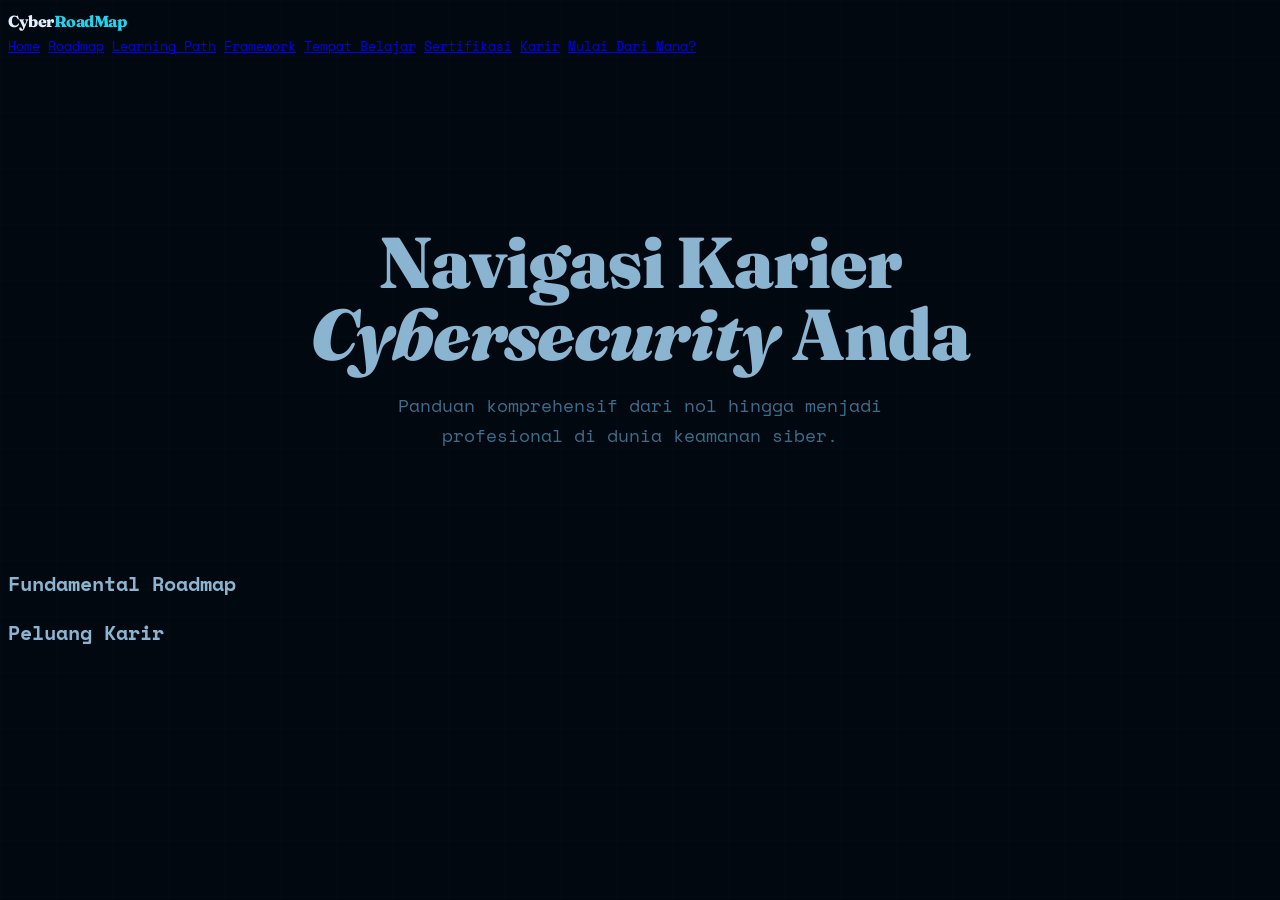
==== index.html @ 65306ebe "Update index.html" ====
<!DOCTYPE html>
<html lang="id">
<head>
    <meta charset="UTF-8">
    <meta name="viewport" content="width=device-width, initial-scale=1.0">
    <title>CyberRoadMap — From Zero to Professional</title>
    <link href="https://fonts.googleapis.com/css2?family=Space+Mono:ital,wght@0,400;0,700;1,400&family=Fraunces:ital,wght@0,300;0,600;0,900;1,300&display=swap" rel="stylesheet">
    <link rel="stylesheet" href="style.css">
</head>
<body>
    <div class="header">
        <div class="nav-container">
            <div class="logo">Cyber<span>RoadMap</span></div>
            <div class="nav-links">
                <a href="#home">Home</a>
                <a href="#roadmap">Roadmap</a>
                <a href="#path">Learning Path</a>
                <a href="#framework">Framework</a>
                <a href="#source">Tempat Belajar</a>
                <a href="#certs">Sertifikasi</a>
                <a href="#career">Karir</a>
                <a href="#start" class="btn-start">Mulai Dari Mana?</a>
            </div>
        </div>
    </div>

    <div id="home" style="padding:120px 20px 60px; text-align:center; max-width:900px; margin:0 auto;">
        <h1 style="font-family:'Fraunces', serif; font-size:clamp(2.5rem, 8vw, 4.5rem); line-height:1; margin-bottom:20px; font-weight:900; letter-spacing:-1px;">
            Navigasi Karier <span style="color:var(--accent); font-style:italic;">Cybersecurity</span> Anda
        </h1>
        <p style="font-size:18px; color:var(--text2); max-width:600px; margin:0 auto 40px;">
            Panduan komprehensif dari nol hingga menjadi profesional di dunia keamanan siber.
        </p>
    </div>

    <div class="section-container" id="roadmap">
        <h2 class="section-title">Fundamental Roadmap</h2>
        <div id="roadmapContent"></div>
    </div>

    <div class="section-container" id="career">
        <h2 class="section-title">Peluang Karir</h2>
        <div id="careerGrid" class="career-grid"></div>
    </div>

    <script src="script.js"></script>
</body>
</html>
---- style.css ----
<style>
*,*::before,*::after{box-sizing:border-box;margin:0;padding:0}
:root{
  --bg:#020810;--s1:#050f1a;--s2:#081422;--card:#0a1a2e;--card2:#0d2038;
  --border:#0f2d47;--border2:#164060;
  /* Level system */
  --L0:#6366f1;   /* indigo   – Pra-Fondasi */
  --L1:#22d3ee;   /* cyan     – Dasar */
  --L2:#4ade80;   /* green    – Menengah */
  --L3:#fb923c;   /* orange   – Tinggi */
  --L4:#e879f9;   /* fuchsia  – Ahli */
  --L5:#f43f5e;   /* rose     – Spesialis */
  --must:#f87171
  /* Accent */
  --gold:#f59e0b;--green:#10b981;--red:#f43f5e;--orange:#facc15;
  --text:#8ab4d0;--text2:#3d6d8a;--white:#dff0ff;
  --mono:'Space Mono',monospace;
  --sans:'Fraunces',serif;
}
html{scroll-behavior:smooth}
body{background:var(--bg);color:var(--text);font-family:var(--mono);font-size:13px;line-height:1.7;overflow-x:hidden}
body::before{content:'';position:fixed;inset:0;
  background-image:linear-gradient(rgba(34,211,238,.015) 1px,transparent 1px),linear-gradient(90deg,rgba(34,211,238,.015) 1px,transparent 1px);
  background-size:56px 56px;pointer-events:none;z-index:0}

/* ── NAV ── */
nav{position:fixed;top:0;left:0;right:0;z-index:500;background:rgba(2,8,16,.97);backdrop-filter:blur(24px);border-bottom:1px solid var(--border);height:52px;display:flex;align-items:center;padding:0 16px;gap:0}
.logo{font-family:var(--sans);font-weight:800;font-size:16px;color:var(--white);margin-right:20px;flex-shrink:0;letter-spacing:-.5px}
.logo span{color:var(--L1)}
.navs{display:flex;overflow-x:auto;scrollbar-width:none;flex:1}
.navs::-webkit-scrollbar{display:none}
.ntab{padding:6px 14px;font-size:10px;font-family:var(--mono);letter-spacing:1.5px;text-transform:uppercase;color:var(--text2);border:none;background:none;cursor:pointer;white-space:nowrap;transition:color .2s;position:relative;flex-shrink:0}
.ntab::after{content:'';position:absolute;bottom:0;left:12px;right:12px;height:2px;background:var(--L1);transform:scaleX(0);transition:transform .2s}
.ntab.on{color:var(--L1)}.ntab.on::after,.ntab:hover::after{transform:scaleX(1)}
.ntab:hover{color:var(--white)}
.nav-levels{display:flex;gap:4px;margin-left:auto;flex-shrink:0;padding-left:12px;border-left:1px solid var(--border);align-items:center}
.nl{font-size:9px;padding:2px 8px;border:1px solid;letter-spacing:1px;white-space:nowrap;cursor:help}

/* ── PAGES ── */
.page{display:none;padding-top:52px;min-height:100vh}
.page.on{display:block}
.wrap{max-width:1140px;margin:0 auto;padding:52px 20px;position:relative;z-index:1}
.sh{margin-bottom:40px}
.sl{font-size:10px;letter-spacing:2px;text-transform:uppercase;color:var(--L1);margin-bottom:6px}
.st{font-family:var(--sans);font-size:clamp(1.4rem,3vw,2rem);font-weight:800;color:var(--white);margin-bottom:6px;line-height:1.2}
.ss{font-size:12px;color:var(--text2);line-height:1.9}

/* ── HERO ── */
.hero{min-height:100vh;display:flex;flex-direction:column;align-items:center;justify-content:center;padding:100px 24px 60px;text-align:center;position:relative;z-index:1;gap:0}
.hero-kicker{display:inline-flex;align-items:center;gap:8px;font-size:10px;letter-spacing:3px;text-transform:uppercase;color:var(--green);border:1px solid rgba(16,185,129,.35);padding:6px 18px;margin-bottom:36px;animation:fu .7s ease both}
.hero-kicker::before{content:'';width:6px;height:6px;border-radius:50%;background:var(--green);flex-shrink:0}
.hero h1{font-family:var(--sans);font-weight:800;font-size:clamp(3rem,9vw,6.5rem);line-height:1.0;color:var(--white);margin-bottom:28px;letter-spacing:-2px;animation:fu .7s .1s ease both}
.hero h1 em{font-weight:300;color:var(--L1);font-style:italic;letter-spacing:-1px}
.hero-sub{font-size:13px;color:var(--text2);max-width:600px;margin:0 auto 36px;line-height:2;animation:fu .7s .2s ease both;font-family:var(--mono)}
.fw-strip{display:flex;gap:6px;flex-wrap:wrap;justify-content:center;margin-bottom:36px;animation:fu .7s .3s ease both}
.fw-strip-tag{padding:5px 14px;border:1px solid var(--border2);font-size:9px;letter-spacing:2px;text-transform:uppercase;color:var(--text2);background:transparent;transition:all .2s}
.fw-strip-tag:hover{border-color:var(--L1);color:var(--L1)}
/* keep .lp for backward compat */
.lp{padding:5px 14px;border:1px solid;font-size:9px;letter-spacing:1.5px;display:flex;align-items:center;gap:5px}
.lp-dot{width:5px;height:5px;border-radius:50%;background:currentColor}
.hero-btns{display:flex;gap:8px;flex-wrap:wrap;justify-content:center;animation:fu .7s .35s ease both}
.btn{padding:10px 24px;font-size:10px;font-family:var(--mono);letter-spacing:1.5px;text-transform:uppercase;cursor:pointer;border:none;transition:all .2s}
.btn-p{background:var(--L1);color:#020810;font-weight:700}.btn-p:hover{background:#67e8f9}
.btn-g{background:transparent;color:var(--L1);border:1px solid var(--L1)}.btn-g:hover{background:rgba(34,211,238,.07)}
.hero-stats{display:flex;gap:48px;flex-wrap:wrap;justify-content:center;margin-top:44px;animation:fu .7s .4s ease both;padding-top:36px;border-top:1px solid var(--border);width:100%;max-width:720px}
.hstat-num{font-family:var(--sans);font-size:2.2rem;font-weight:800;color:var(--white);line-height:1}
.hstat-num span{color:var(--L1)}
.hstat-label{font-size:9px;color:var(--text2);letter-spacing:1.5px;text-transform:uppercase;margin-top:4px;font-family:var(--mono)}

/* ── ASSESSMENT ── */
.assess-wrap{max-width:740px;margin:0 auto;padding:52px 20px;position:relative;z-index:1}
.prog-wrap{margin-bottom:36px}
.prog-track{height:2px;background:var(--border);margin-bottom:8px}
.prog-fill{height:100%;background:linear-gradient(90deg,var(--L1),var(--L2));transition:width .5s ease}
.prog-info{display:flex;justify-content:space-between;font-size:10px;color:var(--text2);letter-spacing:1px}
.qcard{background:var(--card);border:1px solid var(--border);padding:28px;display:none;animation:fu .35s ease both}
.qcard.on{display:block}
.q-cat{font-size:10px;letter-spacing:2px;text-transform:uppercase;color:var(--L1);margin-bottom:10px}
.q-text{font-family:var(--sans);font-size:1.05rem;font-weight:700;color:var(--white);margin-bottom:6px;line-height:1.4}
.q-hint{font-size:11px;color:var(--text2);margin-bottom:22px;line-height:1.7}
.q-opts{display:flex;flex-direction:column;gap:8px}
.q-opt{padding:12px 18px;border:1px solid var(--border);background:var(--s1);cursor:pointer;transition:all .2s;display:flex;align-items:flex-start;gap:12px}
.q-opt:hover{border-color:var(--L1);background:var(--card2)}
.q-opt.sel{border-color:var(--L1);background:rgba(34,211,238,.06)}
.q-opt-em{font-size:18px;flex-shrink:0;margin-top:1px}
.q-opt-label{font-size:12px;color:var(--white);margin-bottom:2px}
.q-opt-sub{font-size:10px;color:var(--text2)}
.q-foot{display:flex;justify-content:space-between;align-items:center;margin-top:22px}
.q-ctr{font-size:10px;color:var(--text2);letter-spacing:1px}

/* Result */
.result-card{background:var(--card);border:1px solid;padding:32px;display:none;animation:fu .5s ease both}
.result-card.on{display:block}
.res-top{display:flex;gap:18px;align-items:flex-start;margin-bottom:24px;padding-bottom:20px;border-bottom:1px solid var(--border);flex-wrap:wrap}
.res-emoji{font-size:44px;flex-shrink:0}
.res-badge{font-size:10px;letter-spacing:1.5px;text-transform:uppercase;padding:3px 12px;border:1px solid;margin-bottom:8px;display:inline-block}
.res-name{font-family:var(--sans);font-size:1.3rem;font-weight:800;color:var(--white);margin-bottom:6px}
.res-desc{font-size:12px;color:var(--text);line-height:1.9}
.res-path-title{font-size:10px;letter-spacing:1.5px;text-transform:uppercase;color:var(--text2);margin-bottom:12px}
.rp-list{display:flex;flex-direction:column;gap:6px;margin-bottom:20px}
.rp-row{display:flex;align-items:center;gap:10px;padding:9px 12px;background:var(--s1);border:1px solid var(--border)}
.rp-row.skip{opacity:.3}.rp-row.skip .rp-name{text-decoration:line-through}
.rp-n{font-family:var(--sans);font-size:10px;font-weight:700;width:26px;height:26px;border-radius:50%;display:flex;align-items:center;justify-content:center;border:1px solid;flex-shrink:0}
.rp-name{font-size:11px;color:var(--white);flex:1}
.rp-dur{font-size:10px;color:var(--text2)}
.rp-tag{font-size:9px;padding:2px 8px;border:1px solid}

/* ── ROADMAP ── */
.phase-nav{display:flex;gap:3px;overflow-x:auto;scrollbar-width:none;margin-bottom:28px;padding-bottom:2px}
.phase-nav::-webkit-scrollbar{display:none}
.ptab{flex-shrink:0;padding:6px 14px;font-size:10px;font-family:var(--mono);letter-spacing:1px;text-transform:uppercase;cursor:pointer;border:1px solid var(--border);background:var(--s1);color:var(--text2);transition:all .2s;display:flex;align-items:center;gap:5px}
.ptab.on,.ptab:hover{background:var(--card);color:var(--white);border-color:var(--border2)}
.ptab-pip{width:5px;height:5px;border-radius:50%}
.pmap{display:none}.pmap.on{display:block}

/* NEW badge */

/* Level banner */
.lvl-banner{display:flex;align-items:center;gap:14px;padding:8px 16px;margin-bottom:18px;font-size:9px;letter-spacing:2px;text-transform:uppercase;font-weight:700;border:1px solid}
.lvl-line{flex:1;height:1px}

/* Phase header */
.ph{display:flex;gap:18px;padding:20px;background:var(--s1);border:1px solid var(--border);border-left:4px solid;margin-bottom:20px;flex-wrap:wrap}
.ph-n{font-family:var(--sans);font-size:2.4rem;font-weight:800;opacity:.2;line-height:1;flex-shrink:0}
.ph-info h2{font-family:var(--sans);font-size:1.1rem;font-weight:700;color:var(--white);margin-bottom:6px}
.ph-meta{display:flex;gap:8px;flex-wrap:wrap;margin-bottom:7px}
.ph-tag{font-size:9px;letter-spacing:1px;text-transform:uppercase;padding:3px 10px;border:1px solid var(--border);color:var(--text2)}
.ph-desc{font-size:11px;color:var(--text2);line-height:1.8}

/* Framework refs */
.fw-row{display:flex;gap:5px;flex-wrap:wrap;margin-bottom:14px;align-items:center}
.fwr{font-size:9px;padding:3px 9px;border:1px solid;letter-spacing:1px;line-height:1;white-space:nowrap;display:inline-flex;align-items:center;height:22px;text-transform:none;font-family:var(--mono)}
.fwr.cy{border-color:var(--L1);color:var(--L1)}
.fwr.ni{border-color:var(--L2);color:var(--L2)}
.fwr.ow{border-color:var(--L3);color:var(--L3)}
.fwr.is{border-color:var(--L4);color:var(--L4)}
.fwr.rg{border-color:var(--gold);color:var(--gold)}
.fwr.ai{border-color:var(--L3);color:var(--L3)}

/* Quick Win */
.qw-box{background:rgba(16,185,129,.06);border:1px solid rgba(16,185,129,.28);padding:12px 16px;margin-bottom:18px;display:flex;gap:12px;align-items:flex-start}
.qw-em{font-size:18px;flex-shrink:0}
.qw-lbl{font-size:10px;letter-spacing:1.5px;text-transform:uppercase;color:var(--green);margin-bottom:3px}
.qw-txt{font-size:11px;color:var(--text);line-height:1.7}

/* Nodes */
.nodes{display:grid;grid-template-columns:repeat(auto-fill,minmax(285px,1fr));gap:10px;margin-bottom:18px}
.node{background:var(--card);border:1px solid var(--border);padding:16px;border-top:3px solid;transition:transform .15s}
.node:hover{transform:translateY(-2px)}
.nt{display:flex;align-items:flex-start;justify-content:space-between;gap:6px;margin-bottom:8px}
.ni{font-size:9px}
.must-t{font-size:9px;padding:2px 8px;border:1px solid}
.must{border-color:var(--red);color:var(--red)}
.should{border-color:var(--orange);color:var(--orange)}
.nice{border-color:var(--gold);color:var(--gold)}
.node h3{font-family:var(--sans);font-size:.88rem;font-weight:700;color:var(--white);margin-bottom:2px}
.node-ref{font-size:10px;color:var(--text2);margin-bottom:8px}
.node-topics{list-style:none}
.node-topics li{font-size:11px;color:var(--text2);padding:3px 0 3px 14px;position:relative;border-bottom:1px solid rgba(15,45,71,.6)}
.node-topics li:last-child{border:none}
.node-topics li::before{content:'›';position:absolute;left:0}
.node-tools{margin-top:8px;display:flex;gap:3px;flex-wrap:wrap}
.tool{font-size:9px;padding:2px 7px;background:var(--s2);border:1px solid var(--border);color:var(--text2)}

/* Competency Gate */
.gate{border:1px solid rgba(245,158,11,.3);padding:18px;margin:18px 0;background:rgba(245,158,11,.03)}
.gate-head{display:flex;align-items:center;gap:10px;margin-bottom:12px}
.gate-lbl{font-size:10px;letter-spacing:1.5px;text-transform:uppercase;color:var(--gold)}
.gate-title{font-family:var(--sans);font-size:.88rem;font-weight:700;color:var(--white);margin-top:2px}
.gate-list{list-style:none;display:flex;flex-direction:column;gap:5px}
.gate-list li{display:flex;align-items:flex-start;gap:8px;font-size:11px;color:var(--text);padding:5px 9px;background:var(--s1);border:1px solid var(--border)}
.gc{color:var(--gold);flex-shrink:0;margin-top:1px;font-size:12px}
.gate-foot{margin-top:10px;font-size:10px;color:var(--gold);display:flex;align-items:center;gap:8px;letter-spacing:1px}
.gate-foot::before{content:'';flex:1;height:1px;background:rgba(245,158,11,.25)}

/* ── LEARNING PATH ── */
.lp-wrap{max-width:920px;margin:0 auto;padding:52px 20px;position:relative;z-index:1}
.lp-line{position:relative}
.lp-line::before{content:'';position:absolute;left:22px;top:0;bottom:0;width:2px;background:linear-gradient(to bottom,var(--L0),var(--L1),var(--L2),var(--L3),var(--L4),var(--L5));opacity:.35}
.lp-item{display:flex;gap:18px;margin-bottom:24px;animation:fu .5s ease both}
.lp-dot{flex-shrink:0;width:44px;height:44px;border-radius:50%;display:flex;align-items:center;justify-content:center;font-size:17px;border:2px solid;background:var(--bg);position:relative;z-index:2}
.lp-body{flex:1;background:var(--card);border:1px solid var(--border);padding:16px;border-left:3px solid}
.lp-head{display:flex;align-items:flex-start;justify-content:space-between;gap:8px;margin-bottom:10px;flex-wrap:wrap}
.lp-title{font-family:var(--sans);font-size:.95rem;font-weight:700;color:var(--white)}
.lp-dur{font-size:9px;padding:3px 10px;background:var(--s1);border:1px solid var(--border);color:var(--text2);white-space:nowrap}
.lp-modules{display:grid;grid-template-columns:repeat(auto-fill,minmax(260px,1fr));gap:8px;margin-bottom:10px}
.lp-mod{background:var(--s1);border:1px solid var(--border);border-left:3px solid;padding:12px 14px}
.lp-mod-week{font-size:9px;letter-spacing:1.5px;text-transform:uppercase;color:var(--text2);margin-bottom:4px}
.lp-mod-title{font-size:12px;font-weight:600;color:var(--white);margin-bottom:6px}
.lp-mod-topics{list-style:none}
.lp-mod-topics li{font-size:11px;color:var(--text);padding:2px 0 2px 12px;position:relative;line-height:1.6}
.lp-mod-topics li::before{content:'›';position:absolute;left:0;color:var(--text2)}
.lp-mod-res{margin-top:7px;display:flex;gap:3px;flex-wrap:wrap}
.lp-mod-chip{font-size:9px;padding:2px 7px;border:1px solid var(--border);color:var(--text2);background:var(--card)}
.lp-out{margin-top:10px;padding:10px 14px;background:rgba(34,211,238,.04);border-left:3px solid var(--L1);font-size:11px;color:var(--L1)}
.lp-out::before{content:'✓ Outcome: ';font-weight:700}

/* ── FRAMEWORKS ── */
.fw-grid{display:grid;grid-template-columns:repeat(auto-fill,minmax(295px,1fr));gap:13px}
.fw-card{background:var(--card);border:1px solid var(--border);padding:20px;border-top:3px solid;transition:transform .15s}
.fw-card:hover{transform:translateY(-2px)}
.fw-icon{font-size:24px;margin-bottom:8px}
.fw-type{font-size:9px;letter-spacing:1.5px;text-transform:uppercase;margin-bottom:4px}
.fw-name{font-family:var(--sans);font-size:.95rem;font-weight:700;color:var(--white);margin-bottom:7px}
.fw-desc{font-size:11px;color:var(--text2);line-height:1.8;margin-bottom:10px}
.fw-tags{display:flex;gap:3px;flex-wrap:wrap}
.fw-tag{font-size:9px;padding:2px 8px;background:var(--s1);border:1px solid var(--border);color:var(--text2)}

/* ── RESOURCES ── */
.res-sec{margin-bottom:36px}
.res-sec-hd{font-family:var(--sans);font-size:.9rem;font-weight:700;color:var(--white);margin-bottom:12px;padding-bottom:7px;border-bottom:1px solid var(--border);display:flex;align-items:center;gap:8px}
.res-sec-hd span{font-size:8px;letter-spacing:1.5px;text-transform:uppercase;color:var(--text2);font-family:var(--mono);font-weight:400}
.res-grid{display:grid;grid-template-columns:repeat(auto-fill,minmax(235px,1fr));gap:9px}
.res-card{background:var(--card);border:1px solid var(--border);padding:13px;display:flex;gap:10px;transition:border-color .2s}
.res-card:hover{border-color:var(--L1)}
.res-icon{font-size:17px;flex-shrink:0;margin-top:2px}
.res-type{font-size:9px;letter-spacing:1px;text-transform:uppercase;color:var(--text2);margin-bottom:2px}
.res-name{font-size:12px;font-weight:600;color:var(--white);margin-bottom:2px}
.res-desc{font-size:10px;color:var(--text2);line-height:1.6}
.res-pr{margin-top:5px;font-size:9px;padding:2px 8px;border:1px solid;display:inline-block}
.rp-free{border-color:var(--green);color:var(--green)}
.rp-paid{border-color:var(--gold);color:var(--gold)}
.rp-mix{border-color:var(--L1);color:var(--L1)}

/* ── CERTS ── */
.cf-bar{display:flex;gap:5px;flex-wrap:wrap;margin-bottom:24px}
.cf-btn{padding:6px 14px;font-size:10px;font-family:var(--mono);letter-spacing:1px;text-transform:uppercase;cursor:pointer;border:1px solid var(--border);background:var(--s1);color:var(--text2);transition:all .2s}
.cf-btn.on,.cf-btn:hover{border-color:var(--L1);color:var(--L1);background:var(--card)}
.cert-grid{display:grid;grid-template-columns:repeat(auto-fill,minmax(275px,1fr));gap:11px}
.cert-card{background:var(--card);border:1px solid var(--border);padding:18px;border-top:3px solid;transition:transform .15s;display:flex;flex-direction:column}
.cert-card:hover{transform:translateY(-2px)}
.cert-vendor{font-size:8px;letter-spacing:2px;text-transform:uppercase;color:var(--text2);margin-bottom:3px}
.cert-name{font-family:var(--sans);font-size:.9rem;font-weight:700;color:var(--white);margin-bottom:3px}
.cert-top{display:flex;align-items:flex-start;justify-content:space-between;gap:7px;margin-bottom:9px}
.cert-price{font-size:9px;padding:2px 8px;border:1px solid;white-space:nowrap;flex-shrink:0}
.c-free{border-color:var(--green);color:var(--green)}
.c-paid{border-color:var(--gold);color:var(--gold)}
.c-mix{border-color:var(--L1);color:var(--L1)}
.cert-desc{font-size:11px;color:var(--text2);line-height:1.7;margin-bottom:10px;flex:1}
.cert-meta{display:flex;gap:4px;flex-wrap:wrap}
.cert-lvl{font-size:9px;padding:2px 8px;border:1px solid}
.cert-track{font-size:9px;padding:2px 8px;border:1px solid var(--border);color:var(--text2);background:var(--s1)}

/* ── CAREER ── */
.career-grid{display:grid;grid-template-columns:repeat(auto-fill,minmax(265px,1fr));gap:13px}
.career-card{background:var(--card);border:1px solid var(--border);padding:20px;border-top:3px solid;transition:transform .15s}
.career-card:hover{transform:translateY(-2px)}
.cc-icon{font-size:28px;margin-bottom:8px}
.cc-title{font-family:var(--sans);font-size:.92rem;font-weight:700;color:var(--white);margin-bottom:2px}
.cc-en{font-size:9px;letter-spacing:1px;margin-bottom:9px}
.cc-desc{font-size:11px;color:var(--text2);line-height:1.7;margin-bottom:11px}
.cc-skills{display:flex;flex-direction:column;gap:4px;margin-bottom:11px}
.cs-row{display:flex;align-items:center;gap:7px;font-size:9px;color:var(--text2)}
.cs-bar{flex:1;height:2px;background:var(--border)}
.cs-fill{height:100%;transition:width 1.2s ease}
.cc-certs{display:flex;gap:3px;flex-wrap:wrap}
.cc-cert{font-size:9px;padding:2px 8px;border:1px solid var(--border);color:var(--text2);background:var(--s1)}
.demand-tag{font-size:9px;padding:3px 9px;border:1px solid;margin-bottom:8px;display:inline-block}

/* Legend bar */
.legend-bar{display:flex;gap:6px;flex-wrap:wrap;padding:10px 14px;background:var(--s1);border:1px solid var(--border);margin-bottom:20px;align-items:center}
.legend-bar span{font-size:9px;color:var(--text2);margin-right:3px;letter-spacing:1px;text-transform:uppercase}
.lb-item{font-size:9px;padding:3px 10px;border:1px solid;letter-spacing:1px}

@keyframes fu{from{opacity:0;transform:translateY(12px)}to{opacity:1;transform:translateY(0)}}
@media(max-width:768px){
  .nav-levels{display:none}
  .ntab{padding:5px 10px;font-size:9px}
  .hero h1{font-size:clamp(2.4rem,10vw,4rem);letter-spacing:-1px}
  .fw-strip{gap:4px}
  .fw-strip-tag{font-size:8px;padding:4px 10px}
  .hero-stats{gap:28px}
}
@media(max-width:480px){
  .lp-line::before{left:17px}
  .lp-dot{width:36px;height:36px;font-size:13px}
  .nodes{grid-template-columns:1fr}
  .lp-modules{grid-template-columns:1fr}
  .hero h1{font-size:2.4rem;letter-spacing:-1px}
}
</style>
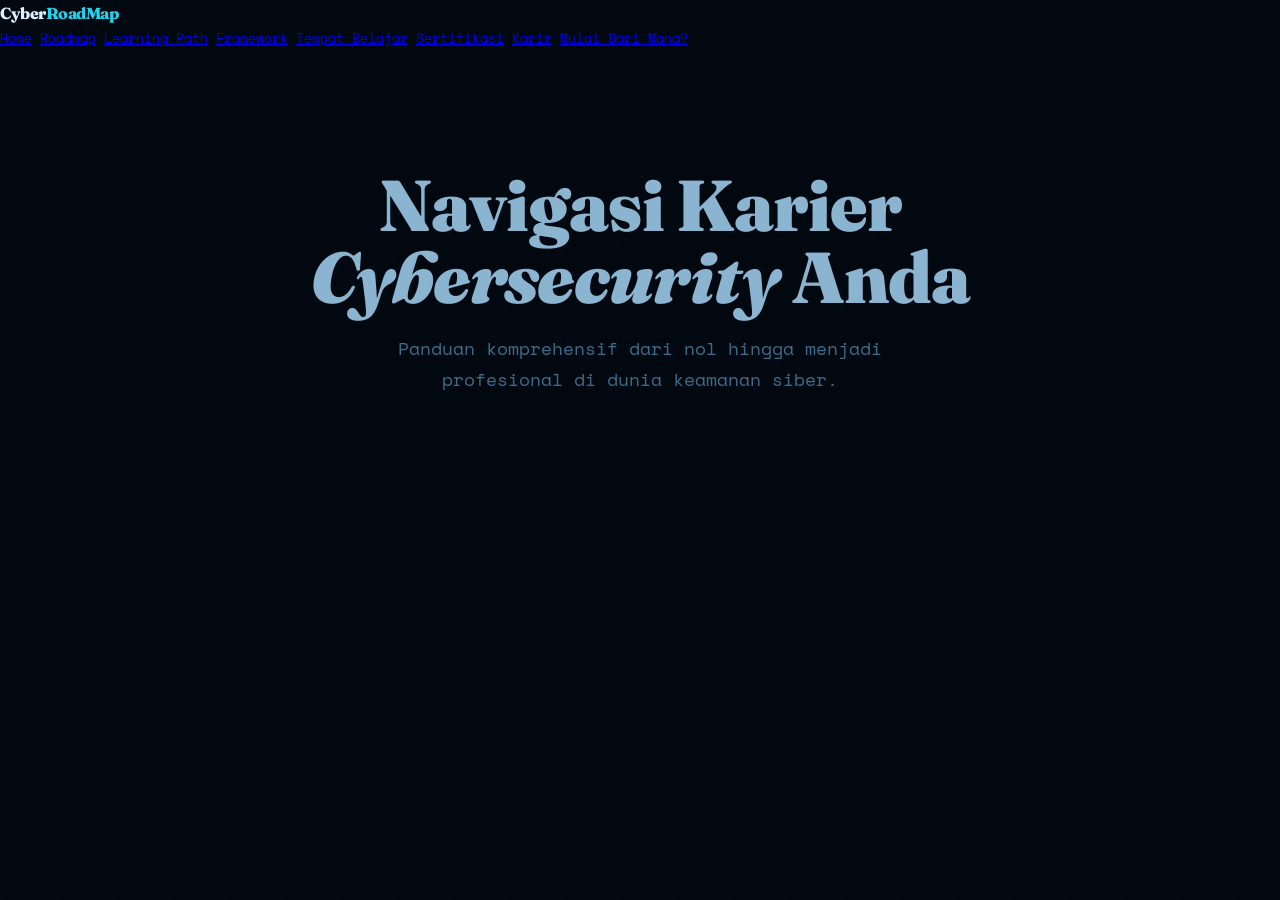
==== commit f66df1fe: "Update index.html" ====
--- a/index.html
+++ b/index.html
@@ -12,14 +12,14 @@
         <div class="nav-container">
             <div class="logo">Cyber<span>RoadMap</span></div>
             <div class="nav-links">
-                <a href="#home">Home</a>
-                <a href="#roadmap">Roadmap</a>
-                <a href="#path">Learning Path</a>
-                <a href="#framework">Framework</a>
-                <a href="#source">Tempat Belajar</a>
-                <a href="#certs">Sertifikasi</a>
-                <a href="#career">Karir</a>
-                <a href="#start" class="btn-start">Mulai Dari Mana?</a>
+                <a href="index.html">Home</a>
+                <a href="roadmap.html">Roadmap</a>
+                <a href="learning-path.html">Learning Path</a>
+                <a href="framework.html">Framework</a>
+                <a href="tempat-belajar.html">Tempat Belajar</a>
+                <a href="sertifikasi.html">Sertifikasi</a>
+                <a href="karir.html">Karir</a>
+                <a href="mulai.html" class="btn-start">Mulai Dari Mana?</a>
             </div>
         </div>
     </div>
@@ -33,15 +33,7 @@
         </p>
     </div>
 
-    <div class="section-container" id="roadmap">
-        <h2 class="section-title">Fundamental Roadmap</h2>
-        <div id="roadmapContent"></div>
-    </div>
-
-    <div class="section-container" id="career">
-        <h2 class="section-title">Peluang Karir</h2>
-        <div id="careerGrid" class="career-grid"></div>
-    </div>
+    <div id="content-area"></div>
 
     <script src="script.js"></script>
 </body>
--- a/style.css
+++ b/style.css
@@ -1,4 +1,3 @@
-<style>
 *,*::before,*::after{box-sizing:border-box;margin:0;padding:0}
 :root{
   --bg:#020810;--s1:#050f1a;--s2:#081422;--card:#0a1a2e;--card2:#0d2038;
@@ -278,4 +277,3 @@
   .lp-modules{grid-template-columns:1fr}
   .hero h1{font-size:2.4rem;letter-spacing:-1px}
 }
-</style>
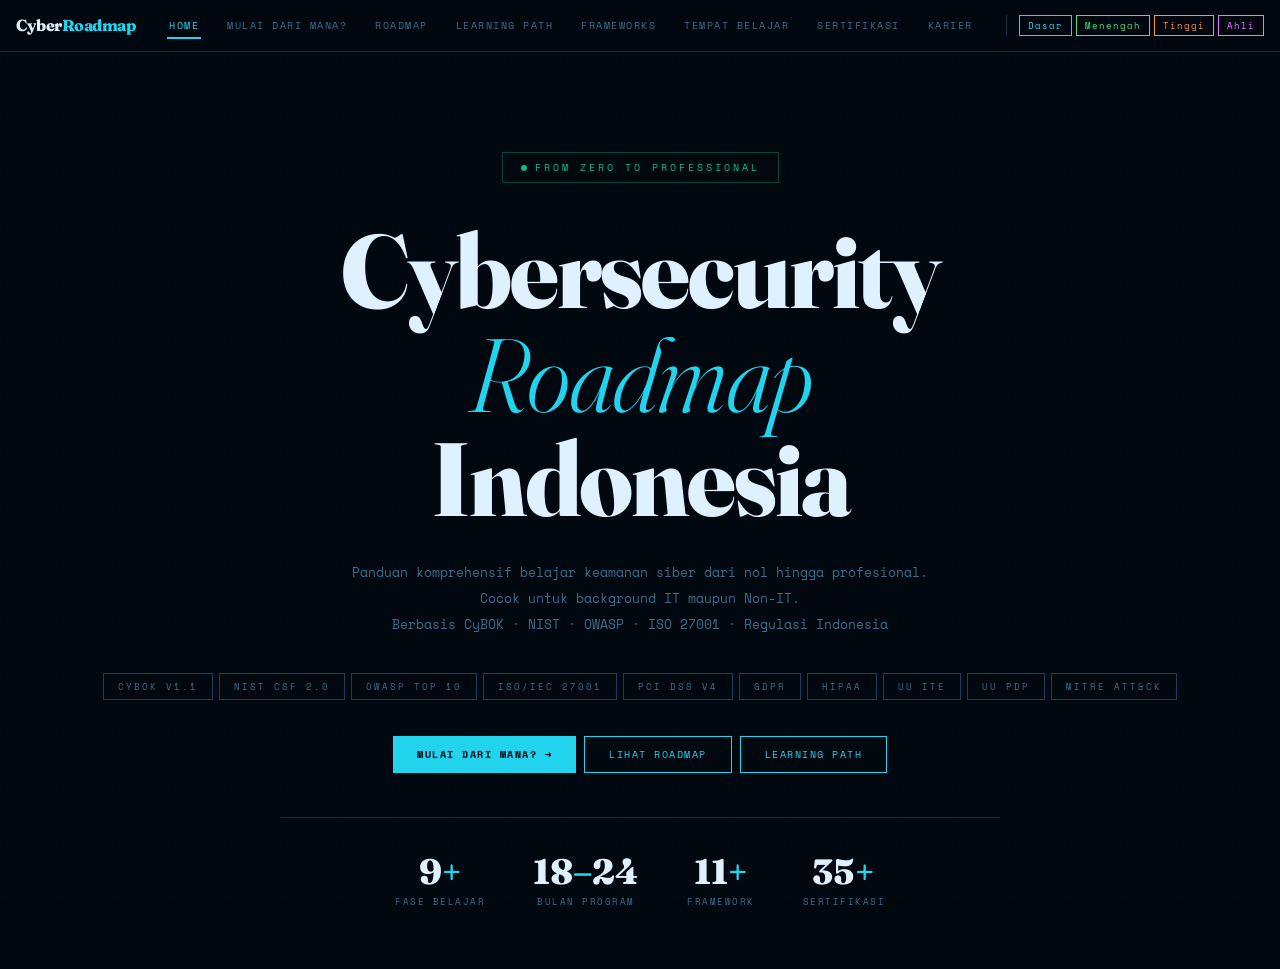
==== commit 154ec403: "Update index.html" ====
--- a/index.html
+++ b/index.html
@@ -1,40 +1,66 @@
 <!DOCTYPE html>
 <html lang="id">
 <head>
-    <meta charset="UTF-8">
-    <meta name="viewport" content="width=device-width, initial-scale=1.0">
-    <title>CyberRoadMap — From Zero to Professional</title>
-    <link href="https://fonts.googleapis.com/css2?family=Space+Mono:ital,wght@0,400;0,700;1,400&family=Fraunces:ital,wght@0,300;0,600;0,900;1,300&display=swap" rel="stylesheet">
-    <link rel="stylesheet" href="style.css">
+<meta charset="UTF-8">
+<meta name="viewport" content="width=device-width, initial-scale=1.0">
+<title>CyberRoadMap — From Zero to Professional</title>
+<link href="https://fonts.googleapis.com/css2?family=Space+Mono:ital,wght@0,400;0,700;1,400&family=Fraunces:ital,wght@0,300;0,600;0,900;1,300&display=swap" rel="stylesheet">
+<link rel="stylesheet" href="style.css">
 </head>
 <body>
-    <div class="header">
-        <div class="nav-container">
-            <div class="logo">Cyber<span>RoadMap</span></div>
-            <div class="nav-links">
-                <a href="index.html">Home</a>
-                <a href="roadmap.html">Roadmap</a>
-                <a href="learning-path.html">Learning Path</a>
-                <a href="framework.html">Framework</a>
-                <a href="tempat-belajar.html">Tempat Belajar</a>
-                <a href="sertifikasi.html">Sertifikasi</a>
-                <a href="karir.html">Karir</a>
-                <a href="mulai.html" class="btn-start">Mulai Dari Mana?</a>
-            </div>
-        </div>
-    </div>
 
-    <div id="home" style="padding:120px 20px 60px; text-align:center; max-width:900px; margin:0 auto;">
-        <h1 style="font-family:'Fraunces', serif; font-size:clamp(2.5rem, 8vw, 4.5rem); line-height:1; margin-bottom:20px; font-weight:900; letter-spacing:-1px;">
-            Navigasi Karier <span style="color:var(--accent); font-style:italic;">Cybersecurity</span> Anda
-        </h1>
-        <p style="font-size:18px; color:var(--text2); max-width:600px; margin:0 auto 40px;">
-            Panduan komprehensif dari nol hingga menjadi profesional di dunia keamanan siber.
-        </p>
-    </div>
+<nav>
+  <div class="logo">Cyber<span>Roadmap</span></div>
+  <div class="navs">
+    <button class="ntab on" onclick="window.location.href='index.html'">Home</button>
+    <button class="ntab" onclick="window.location.href='assess.html'">Mulai Dari Mana?</button>
+    <button class="ntab" onclick="window.location.href='roadmap.html'">Roadmap</button>
+    <button class="ntab" onclick="window.location.href='lp.html'">Learning Path</button>
+    <button class="ntab" onclick="window.location.href='fw.html'">Frameworks</button>
+    <button class="ntab" onclick="window.location.href='res.html'">Tempat Belajar</button>
+    <button class="ntab" onclick="window.location.href='cert.html'">Sertifikasi</button>
+    <button class="ntab" onclick="window.location.href='career.html'">Karier</button>
+  </div>
+  <div class="nav-levels">
+    <span class="nl" style="border-color:var(--L1);color:var(--L1)" title="Dasar">Dasar</span>
+    <span class="nl" style="border-color:var(--L2);color:var(--L2)" title="Menengah">Menengah</span>
+    <span class="nl" style="border-color:var(--L3);color:var(--L3)" title="Tinggi">Tinggi</span>
+    <span class="nl" style="border-color:var(--L4);color:var(--L4)" title="Ahli / Spesialis">Ahli</span>
+  </div>
+</nav>
 
-    <div id="content-area"></div>
+<!-- HOME -->
+<div id="page-home" class="page on">
+<div class="hero">
+  <div class="hero-kicker">From Zero to Professional</div>
+  <h1>Cybersecurity<br><em>Roadmap</em><br>Indonesia</h1>
+  <p class="hero-sub">Panduan komprehensif belajar keamanan siber dari nol hingga profesional.<br>Cocok untuk background IT maupun Non-IT.<br>Berbasis CyBOK · NIST · OWASP · ISO 27001 · Regulasi Indonesia</p>
+  <div class="fw-strip">
+    <span class="fw-strip-tag">CyBOK v1.1</span>
+    <span class="fw-strip-tag">NIST CSF 2.0</span>
+    <span class="fw-strip-tag">OWASP Top 10</span>
+    <span class="fw-strip-tag">ISO/IEC 27001</span>
+    <span class="fw-strip-tag">PCI DSS v4</span>
+    <span class="fw-strip-tag">GDPR</span>
+    <span class="fw-strip-tag">HIPAA</span>
+    <span class="fw-strip-tag">UU ITE</span>
+    <span class="fw-strip-tag">UU PDP</span>
+    <span class="fw-strip-tag">MITRE ATT&CK</span>
+  </div>
+  <div class="hero-btns">
+    <button class="btn btn-p" onclick="window.location.href='assess.html'">Mulai Dari Mana? →</button>
+    <button class="btn btn-g" onclick="window.location.href='roadmap.html'">Lihat Roadmap</button>
+    <button class="btn btn-g" onclick="window.location.href='lp.html'">Learning Path</button>
+  </div>
+  <div class="hero-stats">
+    <div><div class="hstat-num">9<span>+</span></div><div class="hstat-label">Fase Belajar</div></div>
+    <div><div class="hstat-num">18<span>–</span>24</div><div class="hstat-label">Bulan Program</div></div>
+    <div><div class="hstat-num">11<span>+</span></div><div class="hstat-label">Framework</div></div>
+    <div><div class="hstat-num">35<span>+</span></div><div class="hstat-label">Sertifikasi</div></div>
+  </div>
+</div>
+</div>
 
-    <script src="script.js"></script>
+<script src="script.js"></script>
 </body>
 </html>
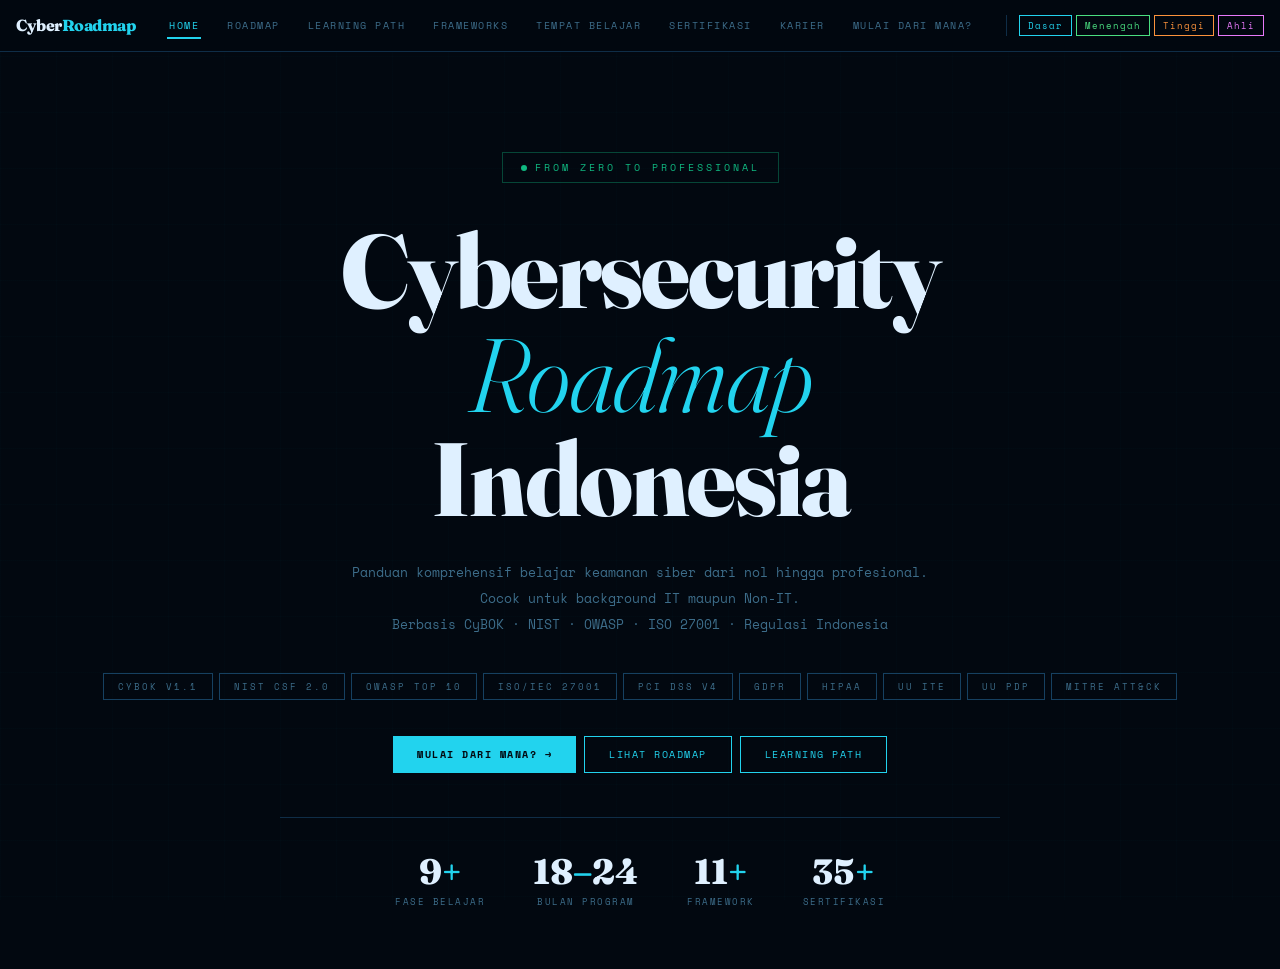
==== commit 4e973617: "Update index.html" ====
--- a/index.html
+++ b/index.html
@@ -13,13 +13,13 @@
   <div class="logo">Cyber<span>Roadmap</span></div>
   <div class="navs">
     <button class="ntab on" onclick="window.location.href='index.html'">Home</button>
-    <button class="ntab" onclick="window.location.href='assess.html'">Mulai Dari Mana?</button>
     <button class="ntab" onclick="window.location.href='roadmap.html'">Roadmap</button>
     <button class="ntab" onclick="window.location.href='lp.html'">Learning Path</button>
     <button class="ntab" onclick="window.location.href='fw.html'">Frameworks</button>
     <button class="ntab" onclick="window.location.href='res.html'">Tempat Belajar</button>
     <button class="ntab" onclick="window.location.href='cert.html'">Sertifikasi</button>
     <button class="ntab" onclick="window.location.href='career.html'">Karier</button>
+    <button class="ntab" onclick="window.location.href='assess.html'">Mulai Dari Mana?</button>
   </div>
   <div class="nav-levels">
     <span class="nl" style="border-color:var(--L1);color:var(--L1)" title="Dasar">Dasar</span>
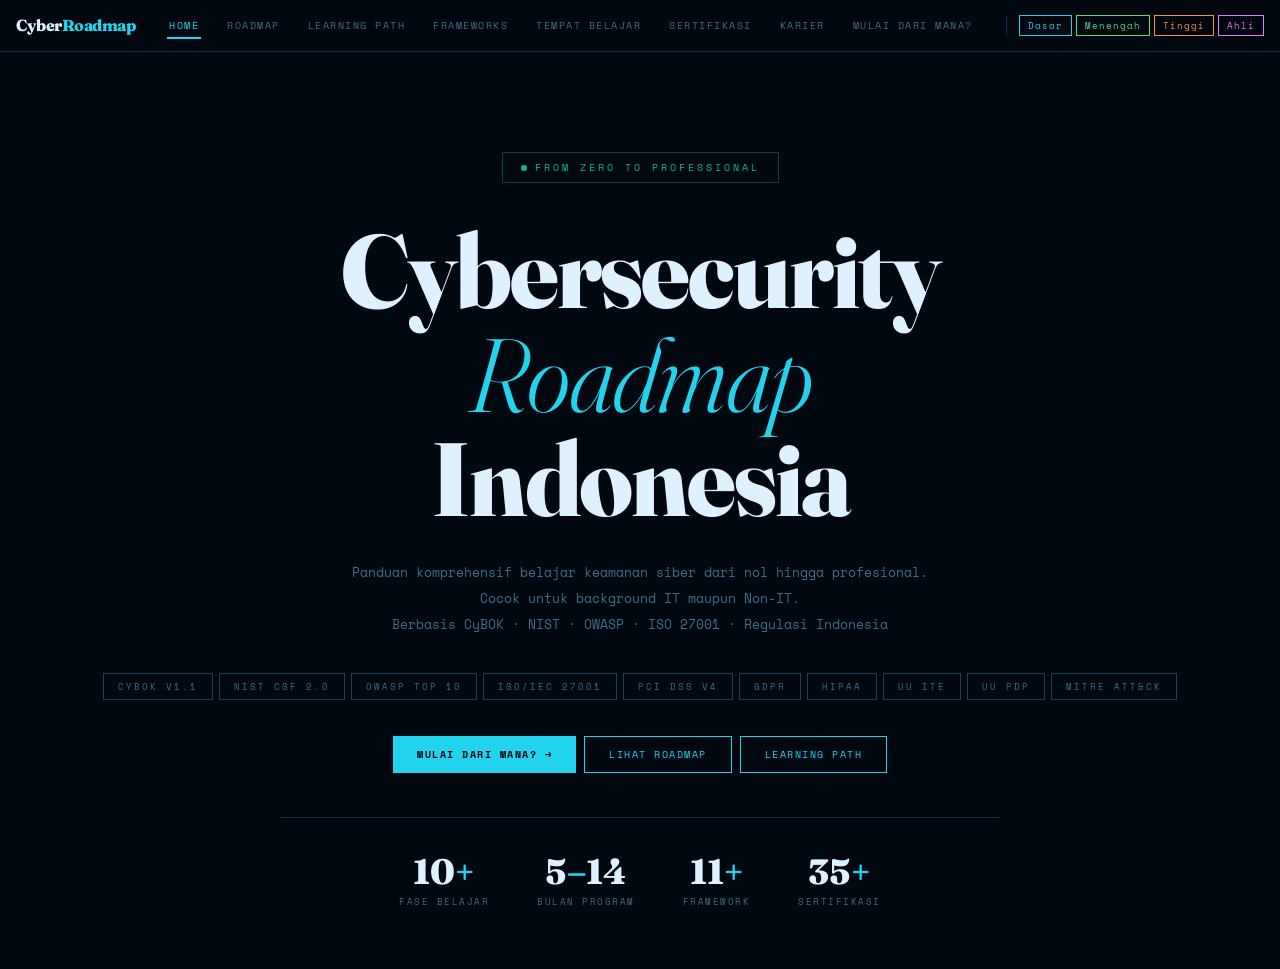
==== commit ffab2850: "Update index.html" ====
--- a/index.html
+++ b/index.html
@@ -53,8 +53,8 @@
     <button class="btn btn-g" onclick="window.location.href='lp.html'">Learning Path</button>
   </div>
   <div class="hero-stats">
-    <div><div class="hstat-num">9<span>+</span></div><div class="hstat-label">Fase Belajar</div></div>
-    <div><div class="hstat-num">18<span>–</span>24</div><div class="hstat-label">Bulan Program</div></div>
+    <div><div class="hstat-num">10<span>+</span></div><div class="hstat-label">Fase Belajar</div></div>
+    <div><div class="hstat-num">5<span>–</span>14</div><div class="hstat-label">Bulan Program</div></div>
     <div><div class="hstat-num">11<span>+</span></div><div class="hstat-label">Framework</div></div>
     <div><div class="hstat-num">35<span>+</span></div><div class="hstat-label">Sertifikasi</div></div>
   </div>
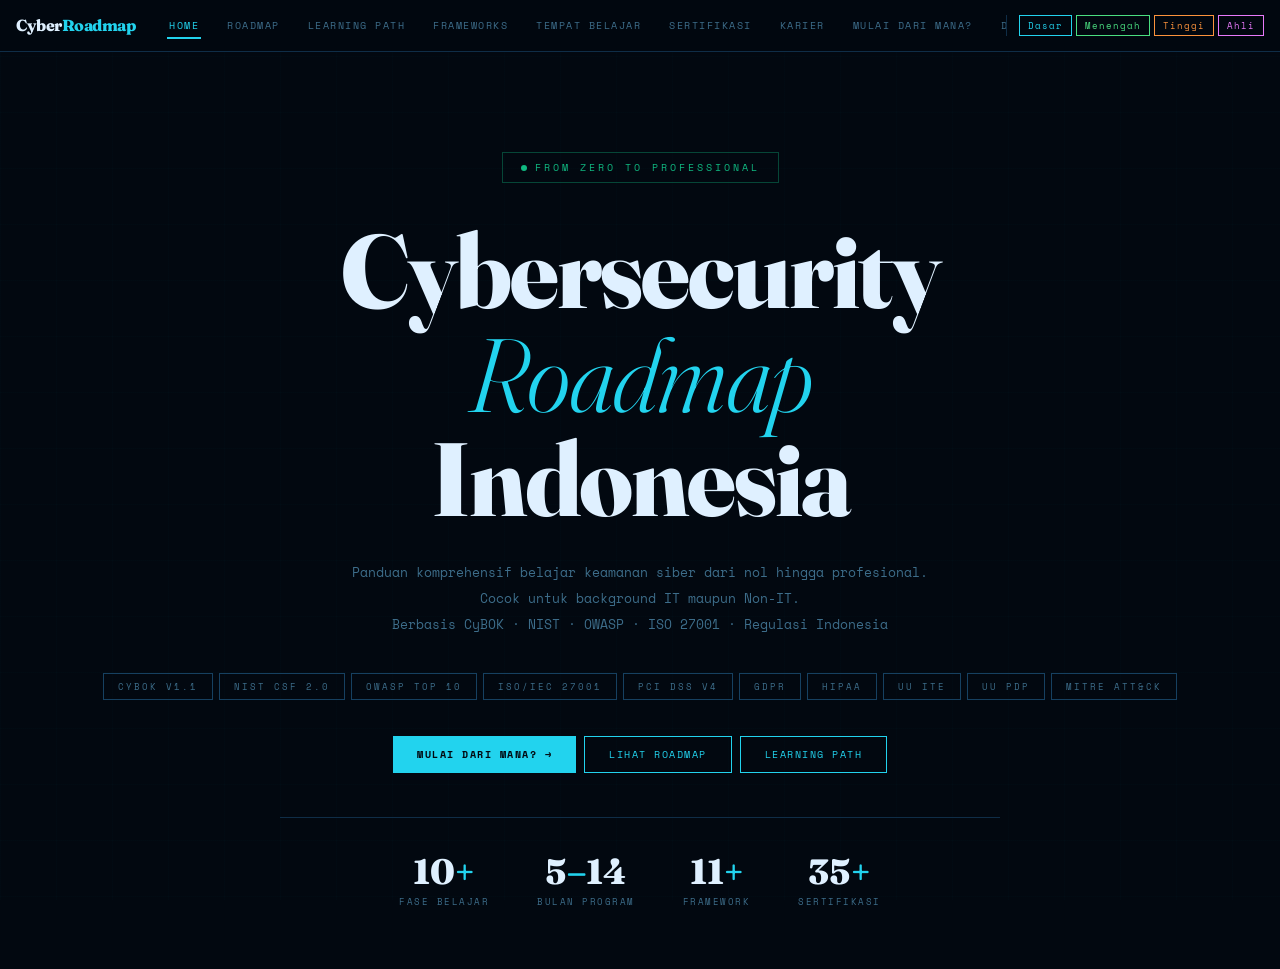
==== commit b6299366: "Update index.html" ====
--- a/index.html
+++ b/index.html
@@ -20,6 +20,7 @@
     <button class="ntab" onclick="window.location.href='cert.html'">Sertifikasi</button>
     <button class="ntab" onclick="window.location.href='career.html'">Karier</button>
     <button class="ntab" onclick="window.location.href='assess.html'">Mulai Dari Mana?</button>
+    <button class="ntab" onclick="window.location.href='disclaimer.html'">Disclaimer</button>
   </div>
   <div class="nav-levels">
     <span class="nl" style="border-color:var(--L1);color:var(--L1)" title="Dasar">Dasar</span>
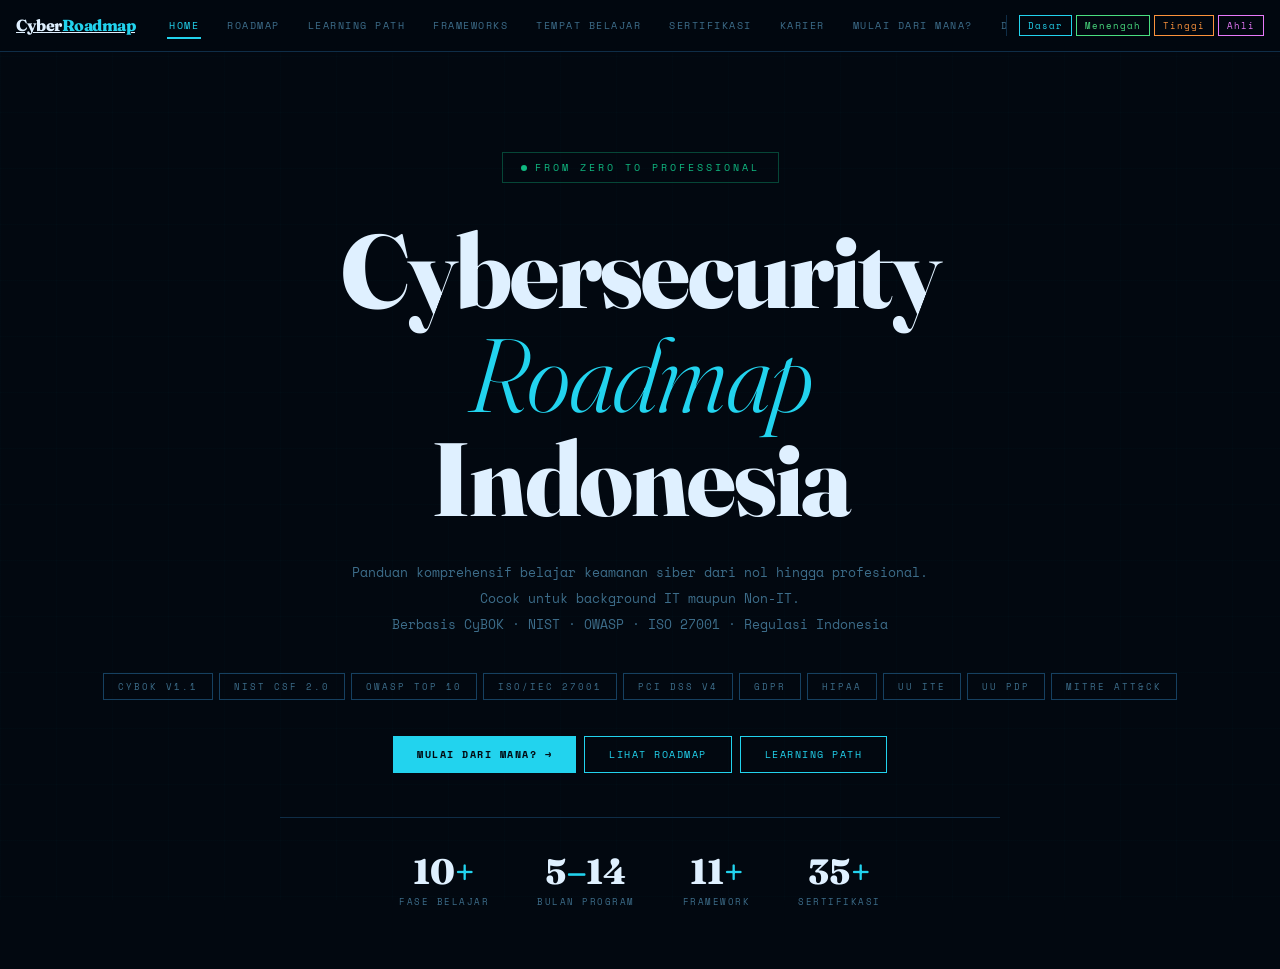
==== commit a9622a18: "Update index.html" ====
--- a/index.html
+++ b/index.html
@@ -10,7 +10,7 @@
 <body>
 
 <nav>
-  <div class="logo">Cyber<span>Roadmap</span></div>
+  <a class="logo" href="https://doddyferdiansyah.web.id/roadmap/">Cyber<span>Roadmap</span></a>
   <div class="navs">
     <button class="ntab on" onclick="window.location.href='index.html'">Home</button>
     <button class="ntab" onclick="window.location.href='roadmap.html'">Roadmap</button>
